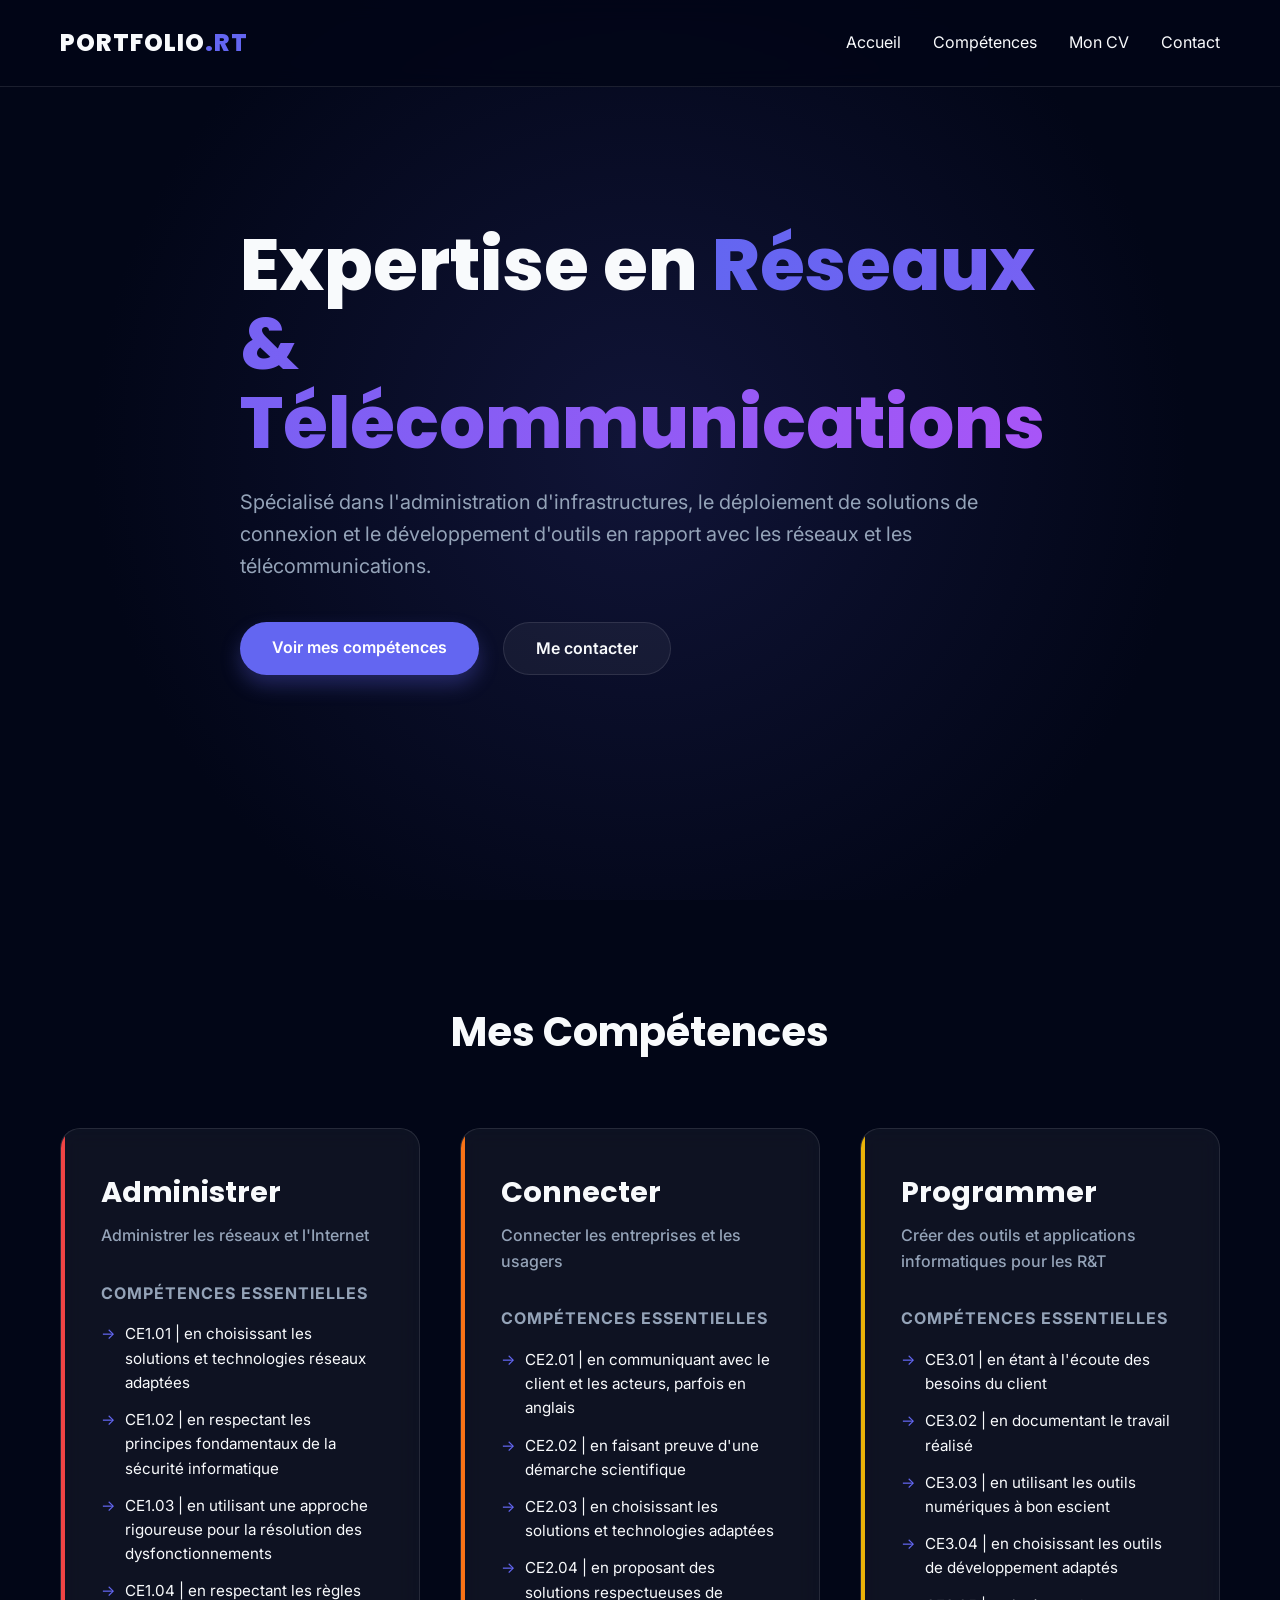
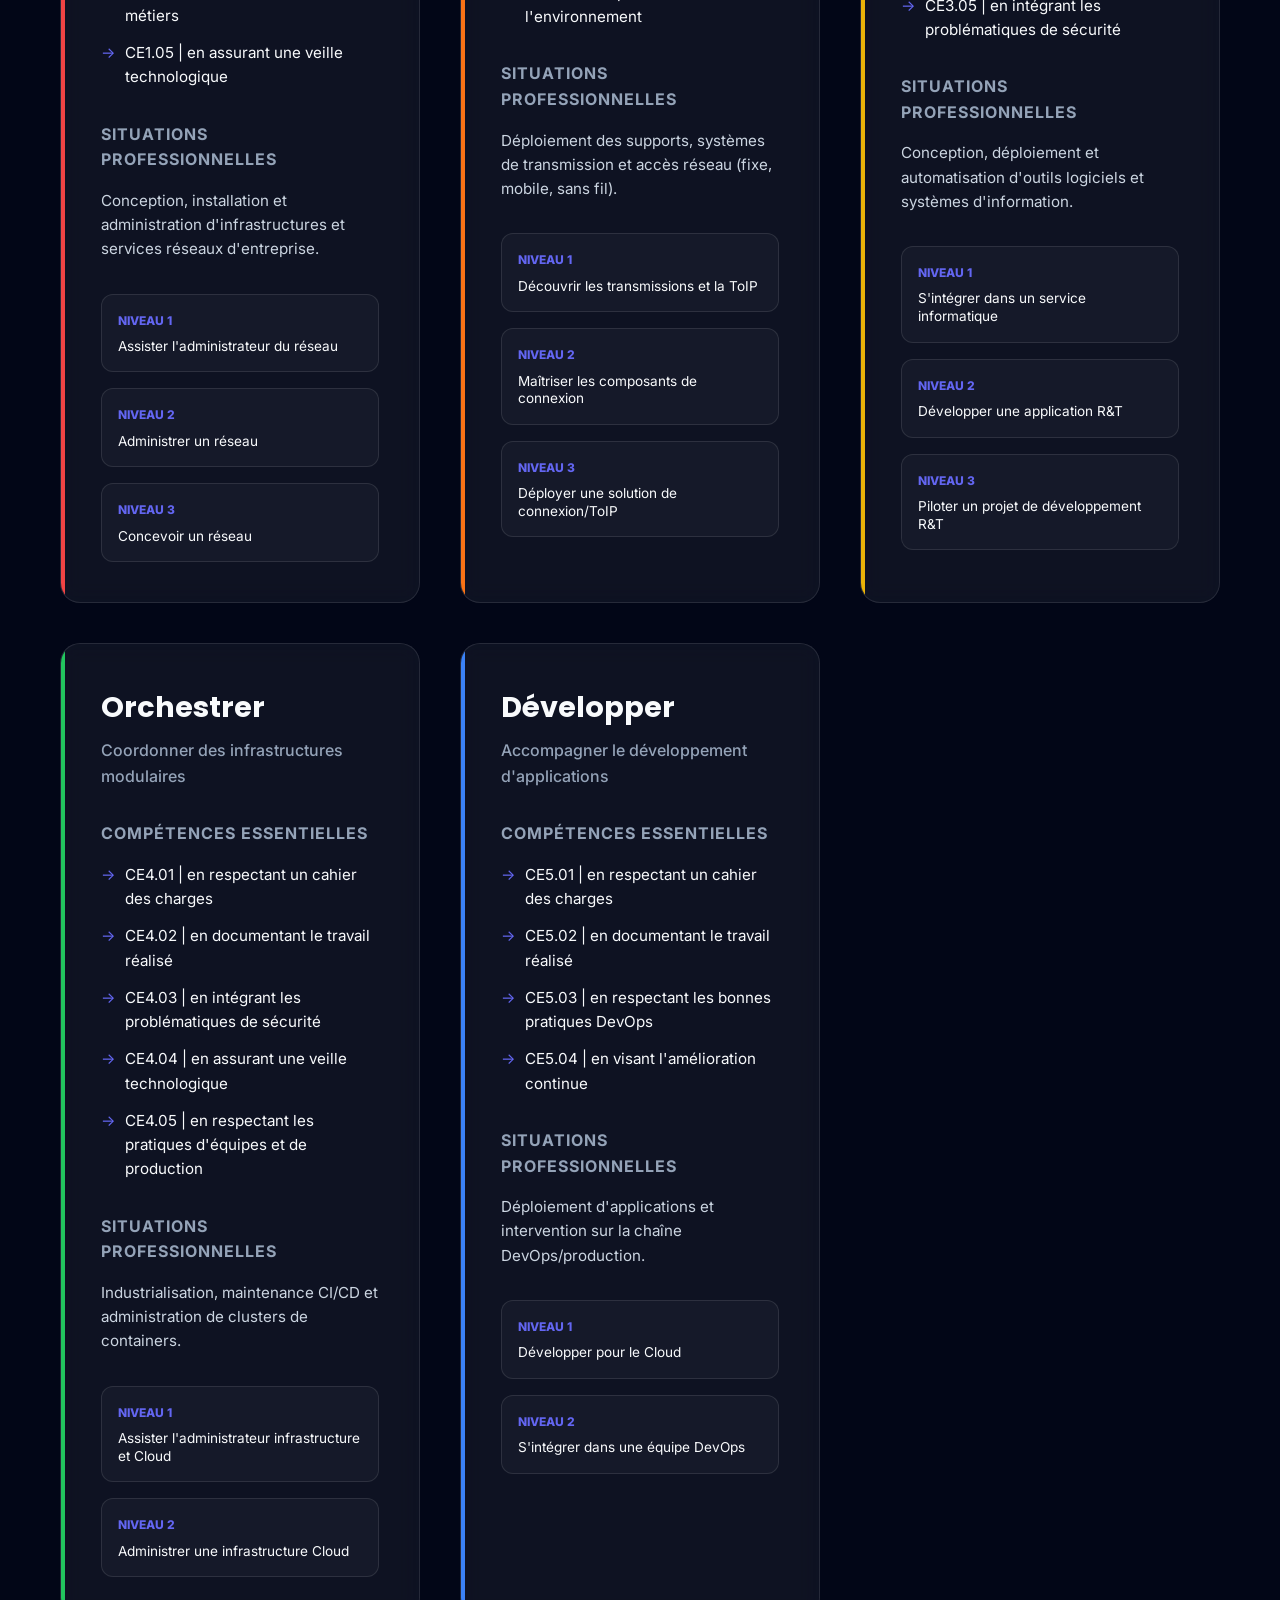
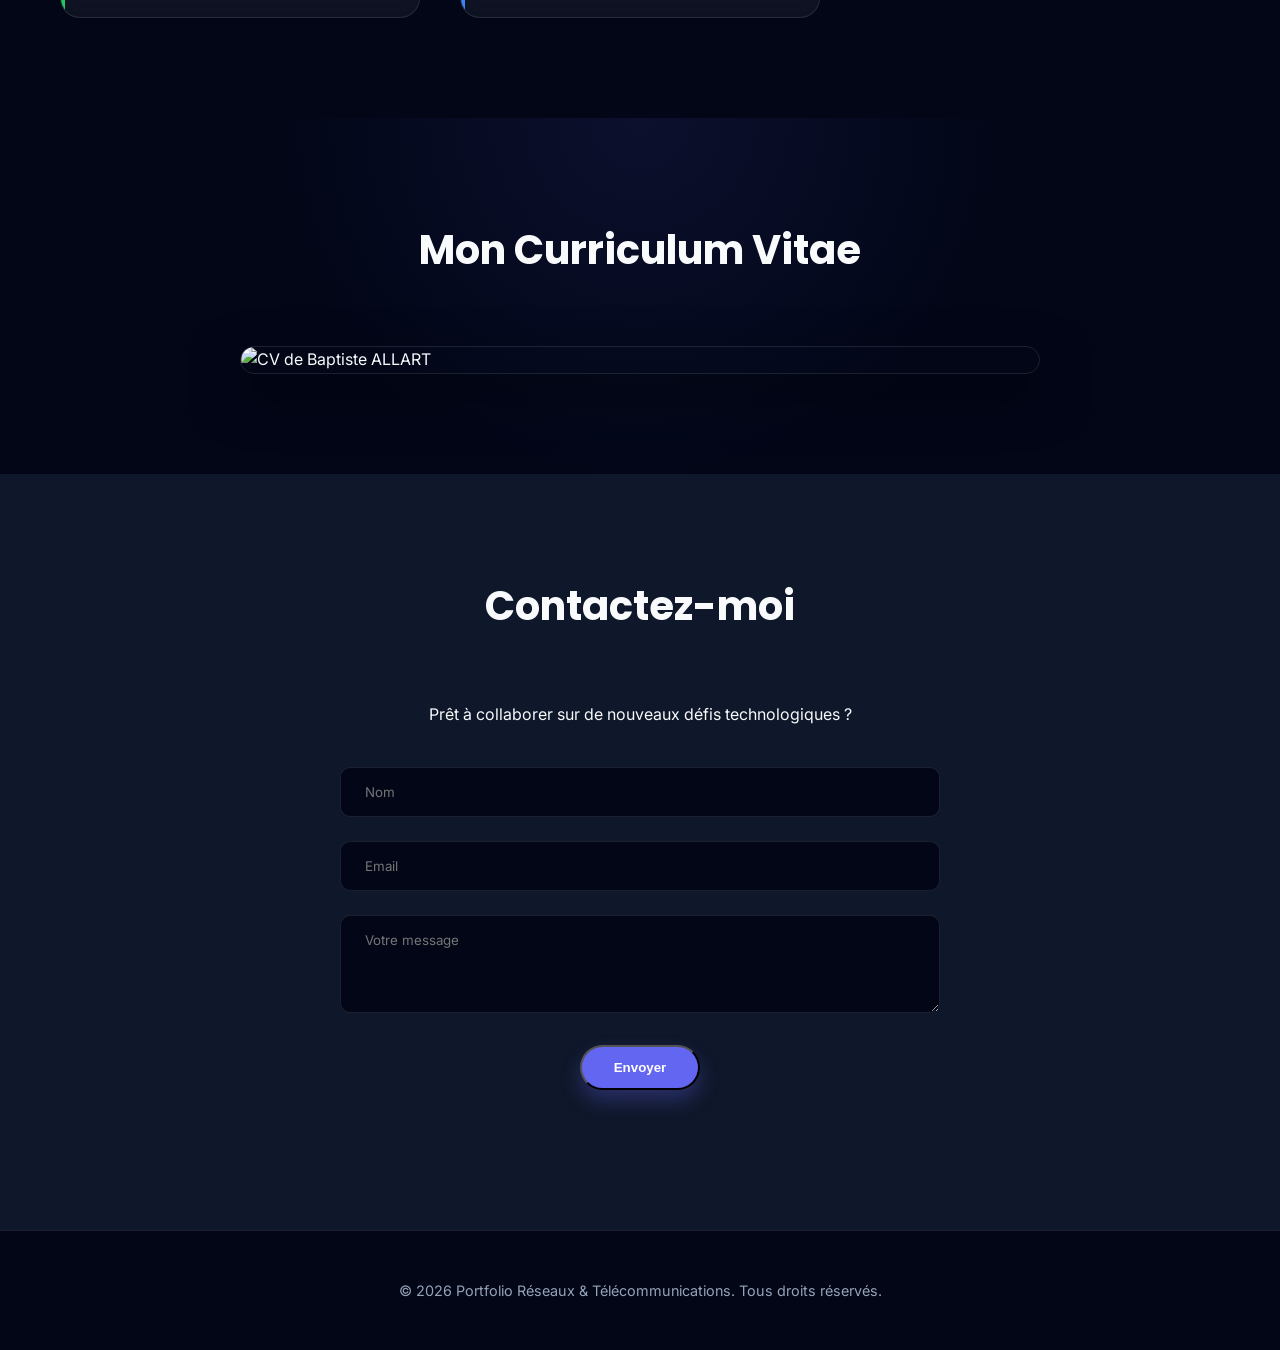
==== index.html @ a43bfb7e "Add files via upload" ====
<!DOCTYPE html>
<html lang="fr">

<head>
    <meta charset="UTF-8">
    <meta name="viewport" content="width=device-width, initial-scale=1.0">
    <title>Portfolio R&T | Compétences & Projets</title>
    <link rel="stylesheet" href="style.css">
    <link rel="preconnect" href="https://fonts.googleapis.com">
    <link rel="preconnect" href="https://fonts.gstatic.com" crossorigin>
    <link
        href="https://fonts.googleapis.com/css2?family=Inter:wght@300;400;600;800&family=Poppins:wght@400;600;700&display=swap"
        rel="stylesheet">
    <meta name="description"
        content="Portfolio professionnel mettant en avant mes compétences en Réseaux et Télécommunications : Administrer, Connecter, Programmer, Orchestrer, Développer.">
</head>

<body class="dark-theme">
    <nav id="main-nav">
        <div class="container">
            <a href="#" class="logo">PORTFOLIO<span>.RT</span></a>
            <ul class="nav-links">
                <li><a href="#hero">Accueil</a></li>
                <li><a href="#competences">Compétences</a></li>
                <li><a href="#cv">Mon CV</a></li>
                <li><a href="#contact">Contact</a></li>
            </ul>
        </div>
    </nav>

    <header id="hero">
        <div class="container">
            <div class="hero-content">
                <h1>Expertise en <span>Réseaux & Télécommunications</span></h1>
                <p>Spécialisé dans l'administration d'infrastructures, le déploiement de solutions de connexion et le
                    développement d'outils en rapport avec les réseaux et les télécommunications.</p>
                <div class="hero-btns">
                    <a href="#competences" class="btn btn-primary">Voir mes compétences</a>
                    <a href="#contact" class="btn btn-secondary">Me contacter</a>
                </div>
            </div>
        </div>
    </header>

    <main>
        <section id="competences">
            <div class="container">
                <h2 class="section-title">Mes Compétences</h2>

                <div class="skills-grid">
                    <!-- Administrer -->
                    <div class="skill-card color-red" id="skill-administrer">
                        <div class="skill-header">
                            <h3>Administrer</h3>
                            <p class="subtitle">Administrer les réseaux et l'Internet</p>
                        </div>
                        <div class="skill-content">
                            <div class="essential-comp">
                                <h4>Compétences Essentielles</h4>
                                <ul>
                                    <li>CE1.01 | en choisissant les solutions et technologies réseaux adaptées</li>
                                    <li>CE1.02 | en respectant les principes fondamentaux de la sécurité informatique
                                    </li>
                                    <li>CE1.03 | en utilisant une approche rigoureuse pour la résolution des
                                        dysfonctionnements</li>
                                    <li>CE1.04 | en respectant les règles métiers</li>
                                    <li>CE1.05 | en assurant une veille technologique</li>
                                </ul>
                            </div>
                            <div class="prof-situations">
                                <h4>Situations Professionnelles</h4>
                                <p>Conception, installation et administration d'infrastructures et services réseaux
                                    d'entreprise.</p>
                            </div>
                            <div class="skill-levels">
                                <div class="level-box">
                                    <span class="lvl-label">Niveau 1</span>
                                    <p>Assister l'administrateur du réseau</p>
                                </div>
                                <div class="level-box">
                                    <span class="lvl-label">Niveau 2</span>
                                    <p>Administrer un réseau</p>
                                </div>
                                <div class="level-box">
                                    <span class="lvl-label">Niveau 3</span>
                                    <p>Concevoir un réseau</p>
                                </div>
                            </div>
                        </div>
                    </div>

                    <!-- Connecter -->
                    <div class="skill-card color-orange" id="skill-connecter">
                        <div class="skill-header">
                            <h3>Connecter</h3>
                            <p class="subtitle">Connecter les entreprises et les usagers</p>
                        </div>
                        <div class="skill-content">
                            <div class="essential-comp">
                                <h4>Compétences Essentielles</h4>
                                <ul>
                                    <li>CE2.01 | en communiquant avec le client et les acteurs, parfois en anglais</li>
                                    <li>CE2.02 | en faisant preuve d'une démarche scientifique</li>
                                    <li>CE2.03 | en choisissant les solutions et technologies adaptées</li>
                                    <li>CE2.04 | en proposant des solutions respectueuses de l'environnement</li>
                                </ul>
                            </div>
                            <div class="prof-situations">
                                <h4>Situations Professionnelles</h4>
                                <p>Déploiement des supports, systèmes de transmission et accès réseau (fixe, mobile,
                                    sans fil).</p>
                            </div>
                            <div class="skill-levels">
                                <div class="level-box">
                                    <span class="lvl-label">Niveau 1</span>
                                    <p>Découvrir les transmissions et la ToIP</p>
                                </div>
                                <div class="level-box">
                                    <span class="lvl-label">Niveau 2</span>
                                    <p>Maîtriser les composants de connexion</p>
                                </div>
                                <div class="level-box">
                                    <span class="lvl-label">Niveau 3</span>
                                    <p>Déployer une solution de connexion/ToIP</p>
                                </div>
                            </div>
                        </div>
                    </div>

                    <!-- Programmer -->
                    <div class="skill-card color-yellow" id="skill-programmer">
                        <div class="skill-header">
                            <h3>Programmer</h3>
                            <p class="subtitle">Créer des outils et applications informatiques pour les R&T</p>
                        </div>
                        <div class="skill-content">
                            <div class="essential-comp">
                                <h4>Compétences Essentielles</h4>
                                <ul>
                                    <li>CE3.01 | en étant à l'écoute des besoins du client</li>
                                    <li>CE3.02 | en documentant le travail réalisé</li>
                                    <li>CE3.03 | en utilisant les outils numériques à bon escient</li>
                                    <li>CE3.04 | en choisissant les outils de développement adaptés</li>
                                    <li>CE3.05 | en intégrant les problématiques de sécurité</li>
                                </ul>
                            </div>
                            <div class="prof-situations">
                                <h4>Situations Professionnelles</h4>
                                <p>Conception, déploiement et automatisation d'outils logiciels et systèmes
                                    d'information.</p>
                            </div>
                            <div class="skill-levels">
                                <div class="level-box">
                                    <span class="lvl-label">Niveau 1</span>
                                    <p>S'intégrer dans un service informatique</p>
                                </div>
                                <div class="level-box">
                                    <span class="lvl-label">Niveau 2</span>
                                    <p>Développer une application R&T</p>
                                </div>
                                <div class="level-box">
                                    <span class="lvl-label">Niveau 3</span>
                                    <p>Piloter un projet de développement R&T</p>
                                </div>
                            </div>
                        </div>
                    </div>

                    <!-- Orchestrer -->
                    <div class="skill-card color-green" id="skill-orchestrer">
                        <div class="skill-header">
                            <h3>Orchestrer</h3>
                            <p class="subtitle">Coordonner des infrastructures modulaires</p>
                        </div>
                        <div class="skill-content">
                            <div class="essential-comp">
                                <h4>Compétences Essentielles</h4>
                                <ul>
                                    <li>CE4.01 | en respectant un cahier des charges</li>
                                    <li>CE4.02 | en documentant le travail réalisé</li>
                                    <li>CE4.03 | en intégrant les problématiques de sécurité</li>
                                    <li>CE4.04 | en assurant une veille technologique</li>
                                    <li>CE4.05 | en respectant les pratiques d'équipes et de production</li>
                                </ul>
                            </div>
                            <div class="prof-situations">
                                <h4>Situations Professionnelles</h4>
                                <p>Industrialisation, maintenance CI/CD et administration de clusters de containers.</p>
                            </div>
                            <div class="skill-levels">
                                <div class="level-box">
                                    <span class="lvl-label">Niveau 1</span>
                                    <p>Assister l'administrateur infrastructure et Cloud</p>
                                </div>
                                <div class="level-box">
                                    <span class="lvl-label">Niveau 2</span>
                                    <p>Administrer une infrastructure Cloud</p>
                                </div>
                            </div>
                        </div>
                    </div>

                    <!-- Développer -->
                    <div class="skill-card color-blue" id="skill-developper">
                        <div class="skill-header">
                            <h3>Développer</h3>
                            <p class="subtitle">Accompagner le développement d'applications</p>
                        </div>
                        <div class="skill-content">
                            <div class="essential-comp">
                                <h4>Compétences Essentielles</h4>
                                <ul>
                                    <li>CE5.01 | en respectant un cahier des charges</li>
                                    <li>CE5.02 | en documentant le travail réalisé</li>
                                    <li>CE5.03 | en respectant les bonnes pratiques DevOps</li>
                                    <li>CE5.04 | en visant l'amélioration continue</li>
                                </ul>
                            </div>
                            <div class="prof-situations">
                                <h4>Situations Professionnelles</h4>
                                <p>Déploiement d'applications et intervention sur la chaîne DevOps/production.</p>
                            </div>
                            <div class="skill-levels">
                                <div class="level-box">
                                    <span class="lvl-label">Niveau 1</span>
                                    <p>Développer pour le Cloud</p>
                                </div>
                                <div class="level-box">
                                    <span class="lvl-label">Niveau 2</span>
                                    <p>S'intégrer dans une équipe DevOps</p>
                                </div>
                            </div>
                        </div>
                    </div>
                </div>
            </div>
        </section>

        <section id="cv">
            <div class="container">
                <h2 class="section-title">Mon Curriculum Vitae</h2>
                <div class="cv-container">
                    <div class="cv-display">
                        <img src="assets/images/cv_baptiste_allart.png" alt="CV de Baptiste ALLART" id="cv-image">
                    </div>
                </div>
            </div>
        </section>

        <section id="contact">
            <div class="container text-center">
                <h2 class="section-title">Contactez-moi</h2>
                <p>Prêt à collaborer sur de nouveaux défis technologiques ?</p>
                <form id="contact-form">
                    <div class="form-group">
                        <input type="text" placeholder="Nom" required>
                    </div>
                    <div class="form-group">
                        <input type="email" placeholder="Email" required>
                    </div>
                    <div class="form-group">
                        <textarea placeholder="Votre message" rows="4" required></textarea>
                    </div>
                    <button type="submit" class="btn btn-primary">Envoyer</button>
                </form>
            </div>
        </section>
    </main>

    <footer>
        <div class="container text-center">
            <p>&copy; 2026 Portfolio Réseaux & Télécommunications. Tous droits réservés.</p>
        </div>
    </footer>

    <script src="script.js"></script>
</body>

</html>
---- style.css ----
:root {
    --primary: #6366f1;
    --primary-hover: #4f46e5;
    --bg-dark: #0f172a;
    --bg-darker: #020617;
    --text-main: #f8fafc;
    --text-muted: #94a3b8;
    --glass-bg: rgba(255, 255, 255, 0.05);
    --glass-border: rgba(255, 255, 255, 0.1);
    --card-shadow: 0 8px 32px 0 rgba(0, 0, 0, 0.37);

    /* Skill Colors */
    --color-red: #ef4444;
    --color-orange: #f97316;
    --color-yellow: #eab308;
    --color-green: #22c55e;
    --color-blue: #3b82f6;

    --font-heading: 'Poppins', sans-serif;
    --font-body: 'Inter', sans-serif;
}

* {
    margin: 0;
    padding: 0;
    box-sizing: border-box;
}

html {
    scroll-behavior: smooth;
}

body {
    background-color: var(--bg-darker);
    color: var(--text-main);
    font-family: var(--font-body);
    line-height: 1.6;
    overflow-x: hidden;
}

.container {
    max-width: 1200px;
    margin: 0 auto;
    padding: 0 20px;
}

a {
    text-decoration: none;
    color: inherit;
    transition: 0.3s;
}

ul {
    list-style: none;
}

/* Navigation */
#main-nav {
    position: fixed;
    top: 0;
    width: 100%;
    z-index: 1000;
    padding: 1.5rem 0;
    background: rgba(2, 6, 23, 0.8);
    backdrop-filter: blur(10px);
    border-bottom: 1px solid var(--glass-border);
}

#main-nav .container {
    display: flex;
    justify-content: space-between;
    align-items: center;
}

.logo {
    font-size: 1.5rem;
    font-weight: 800;
    font-family: var(--font-heading);
    letter-spacing: 1px;
}

.logo span {
    color: var(--primary);
}

.nav-links {
    display: flex;
    gap: 2rem;
}

.nav-links a:hover {
    color: var(--primary);
}

/* Hero Section */
#hero {
    height: 100vh;
    display: flex;
    align-items: center;
    background: radial-gradient(circle at 50% 50%, rgba(99, 102, 241, 0.15) 0%, rgba(2, 6, 23, 1) 70%);
}

.hero-content {
    max-width: 800px;
}

h1 {
    font-size: clamp(2.5rem, 8vw, 4.5rem);
    font-weight: 800;
    line-height: 1.1;
    margin-bottom: 1.5rem;
    font-family: var(--font-heading);
}

h1 span {
    background: linear-gradient(to right, var(--primary), #a855f7);
    -webkit-background-clip: text;
    background-clip: text;
    -webkit-text-fill-color: transparent;
}

.hero-content p {
    font-size: 1.25rem;
    color: var(--text-muted);
    margin-bottom: 2.5rem;
}

.hero-btns {
    display: flex;
    gap: 1.5rem;
}

.btn {
    padding: 0.8rem 2rem;
    border-radius: 50px;
    font-weight: 600;
    display: inline-block;
}

.btn-primary {
    background-color: var(--primary);
    color: white;
    box-shadow: 0 10px 20px rgba(99, 102, 241, 0.3);
}

.btn-primary:hover {
    background-color: var(--primary-hover);
    transform: translateY(-2px);
}

.btn-secondary {
    border: 1px solid var(--glass-border);
    background: var(--glass-bg);
}

.btn-secondary:hover {
    background: rgba(255, 255, 255, 0.1);
}

/* Competences Section */
#competences {
    padding: 100px 0;
}

.section-title {
    font-size: 2.5rem;
    text-align: center;
    margin-bottom: 4rem;
    font-family: var(--font-heading);
}

.skills-grid {
    display: grid;
    grid-template-columns: repeat(auto-fit, minmax(350px, 1fr));
    gap: 2.5rem;
}

.skill-card {
    background: var(--glass-bg);
    border: 1px solid var(--glass-border);
    border-radius: 20px;
    padding: 2.5rem;
    position: relative;
    overflow: hidden;
    backdrop-filter: blur(10px);
    transition: transform 0.4s ease, border-color 0.4s ease;
    display: flex;
    flex-direction: column;
}

.skill-card:hover {
    transform: translateY(-10px);
}

.skill-card::before {
    content: '';
    position: absolute;
    top: 0;
    left: 0;
    width: 4px;
    height: 100%;
}

.color-red::before {
    background: var(--color-red);
}

.color-orange::before {
    background: var(--color-orange);
}

.color-yellow::before {
    background: var(--color-yellow);
}

.color-green::before {
    background: var(--color-green);
}

.color-blue::before {
    background: var(--color-blue);
}

.skill-card:hover.color-red {
    border-color: var(--color-red);
}

.skill-card:hover.color-orange {
    border-color: var(--color-orange);
}

.skill-card:hover.color-yellow {
    border-color: var(--color-yellow);
}

.skill-card:hover.color-green {
    border-color: var(--color-green);
}

.skill-card:hover.color-blue {
    border-color: var(--color-blue);
}

.skill-header h3 {
    font-size: 1.8rem;
    margin-bottom: 0.5rem;
    font-family: var(--font-heading);
}

.subtitle {
    color: var(--text-muted);
    font-weight: 500;
    margin-bottom: 2rem;
}

.essential-comp {
    margin-bottom: 2rem;
}

.essential-comp h4,
.prof-situations h4 {
    font-size: 1rem;
    text-transform: uppercase;
    letter-spacing: 1px;
    color: var(--text-muted);
    margin-bottom: 1rem;
}

.essential-comp ul {
    font-size: 0.95rem;
}

.essential-comp li {
    margin-bottom: 0.8rem;
    padding-left: 1.5rem;
    position: relative;
}

.essential-comp li::before {
    content: '→';
    position: absolute;
    left: 0;
    color: var(--primary);
}

.prof-situations p {
    font-size: 0.95rem;
    color: #cbd5e1;
    margin-bottom: 2rem;
}

.skill-levels {
    display: flex;
    flex-wrap: wrap;
    gap: 1rem;
    margin-top: auto;
}

.level-box {
    background: rgba(255, 255, 255, 0.03);
    border: 1px solid var(--glass-border);
    padding: 1rem;
    border-radius: 12px;
    flex: 1;
    min-width: 140px;
}

.lvl-label {
    display: block;
    font-size: 0.75rem;
    font-weight: 800;
    text-transform: uppercase;
    margin-bottom: 0.5rem;
    color: var(--primary);
}

.level-box p {
    font-size: 0.85rem;
    line-height: 1.3;
}

/* CV Section */
#cv {
    padding: 100px 0;
    background: radial-gradient(circle at 50% 0%, rgba(99, 102, 241, 0.1) 0%, rgba(2, 6, 23, 1) 50%);
}

.cv-container {
    display: flex;
    justify-content: center;
    align-items: center;
    margin-top: 2rem;
}

.cv-display {
    position: relative;
    max-width: 800px;
    width: 100%;
    border-radius: 20px;
    overflow: hidden;
    border: 1px solid var(--glass-border);
    box-shadow: 0 20px 50px rgba(0, 0, 0, 0.5);
    transition: transform 0.4s ease;
}

.cv-display:hover {
    transform: scale(1.02);
}

.cv-display img {
    width: 100%;
    height: auto;
    display: block;
}

/* Contact Section */
#contact {
    padding: 100px 0;
    background-color: var(--bg-dark);
}

#contact-form {
    max-width: 600px;
    margin: 40px auto;
}

.form-group {
    margin-bottom: 1.5rem;
}

input,
textarea {
    width: 100%;
    padding: 1rem 1.5rem;
    background: var(--bg-darker);
    border: 1px solid var(--glass-border);
    border-radius: 10px;
    color: white;
    font-family: inherit;
    transition: border-color 0.3s;
}

input:focus,
textarea:focus {
    border-color: var(--primary);
    outline: none;
}

.text-center {
    text-align: center;
}

footer {
    padding: 3rem 0;
    border-top: 1px solid var(--glass-border);
}

footer p {
    color: var(--text-muted);
    font-size: 0.9rem;
}

@media (max-width: 768px) {
    .nav-links {
        display: none;
    }

    .hero-btns {
        flex-direction: column;
    }

    h1 {
        font-size: 3rem;
    }

    .skills-grid {
        grid-template-columns: 1fr;
    }
}
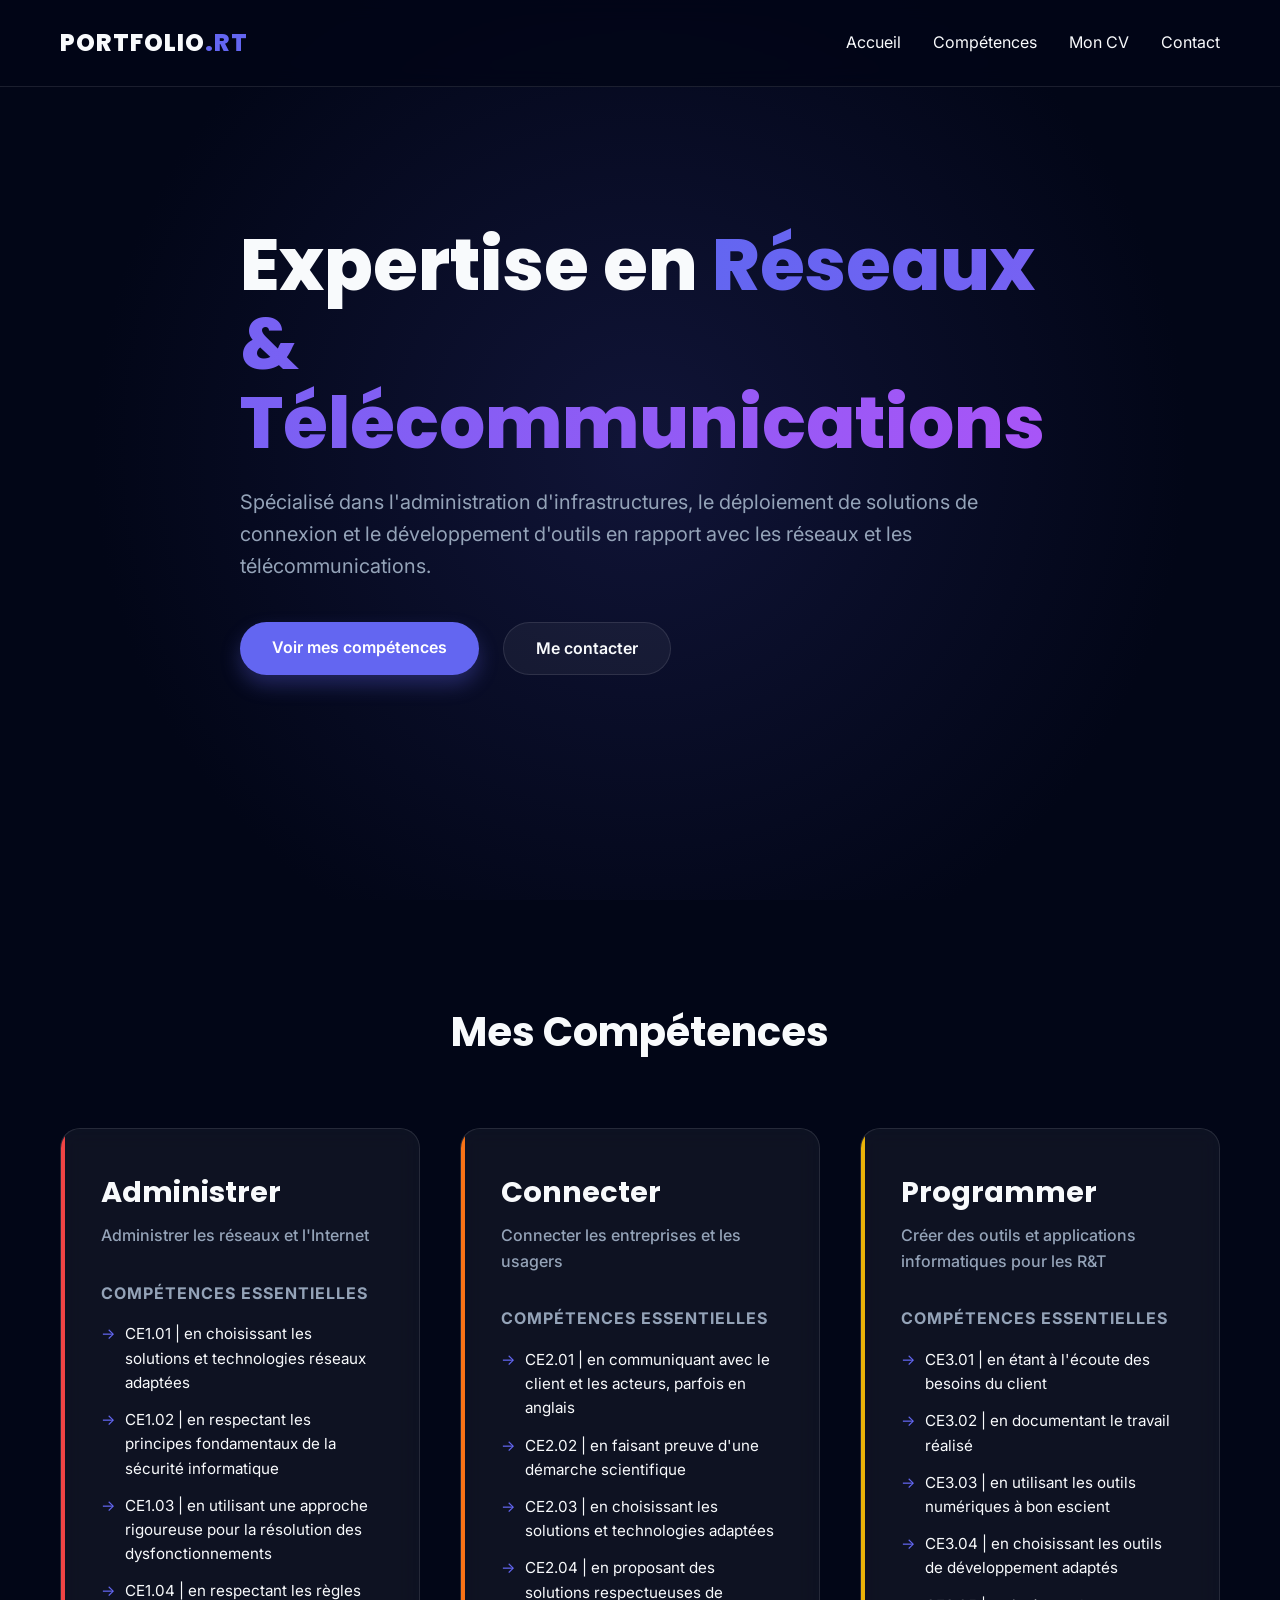
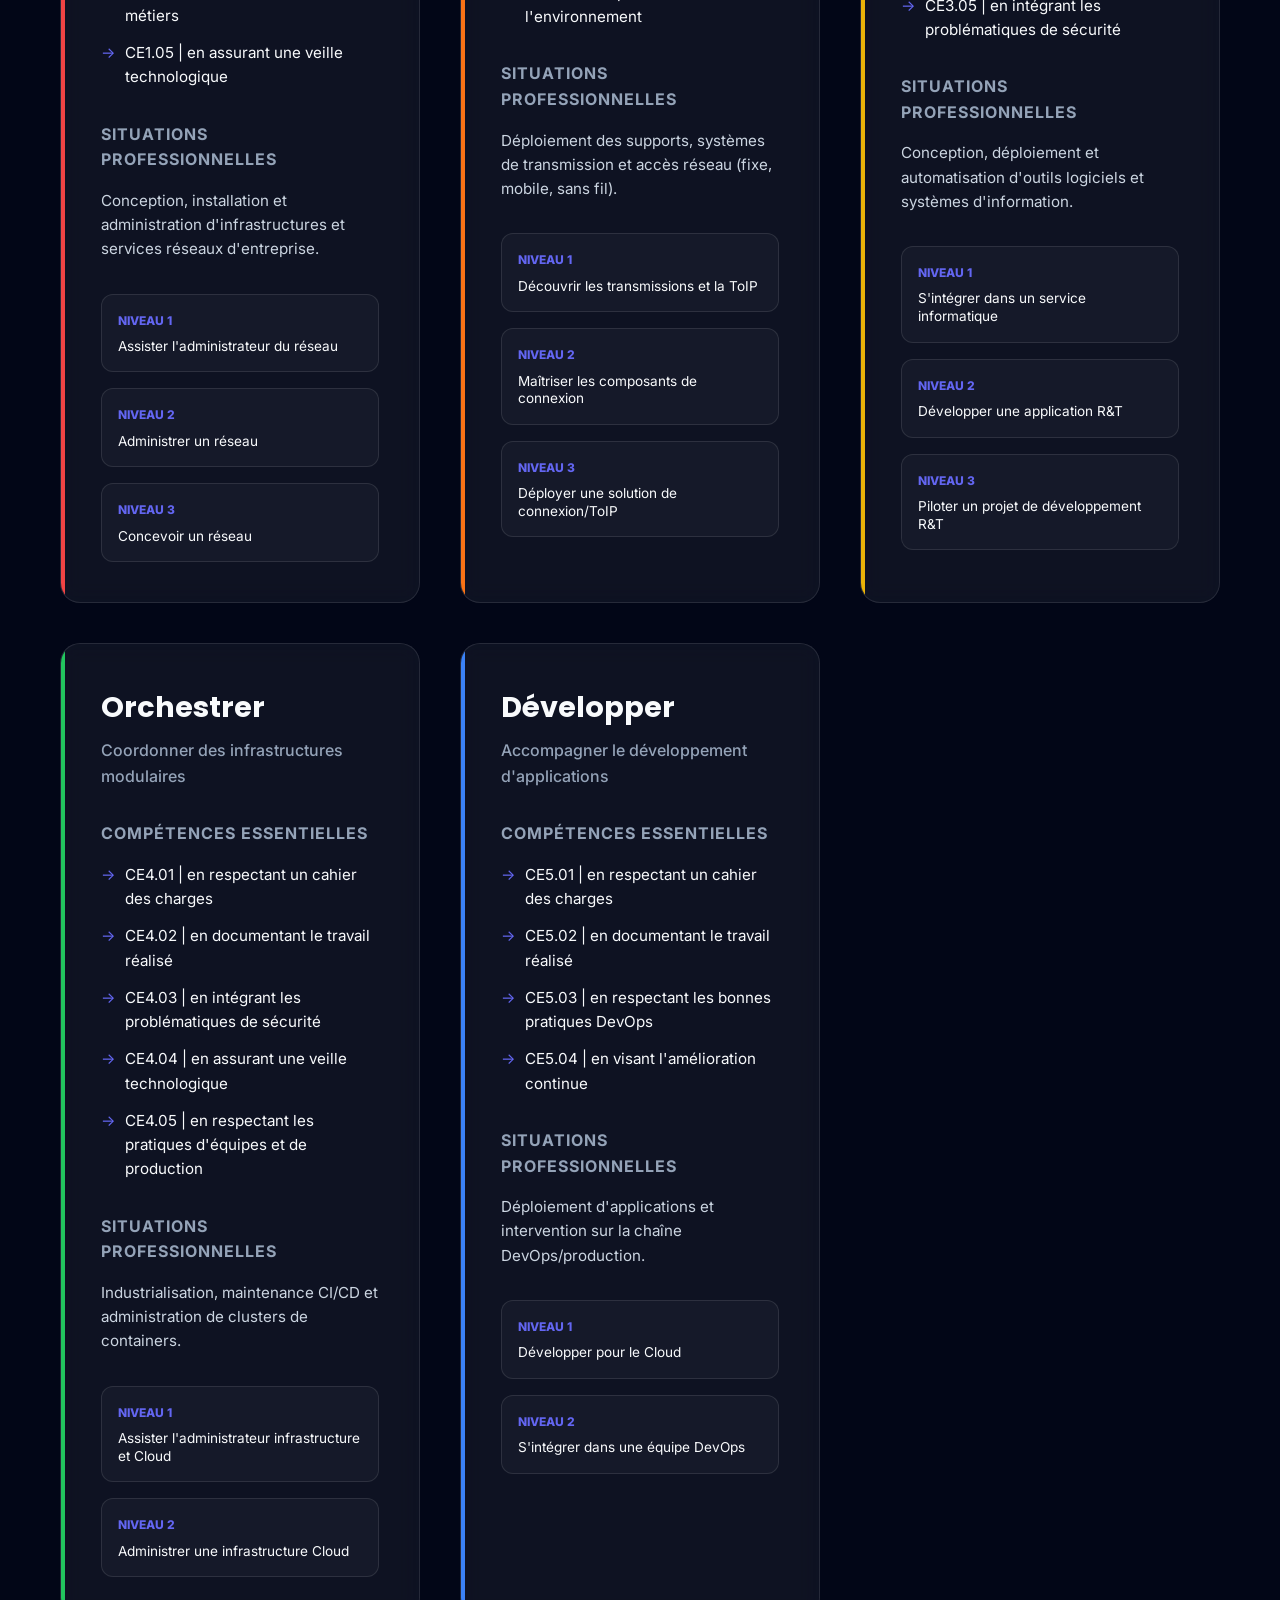
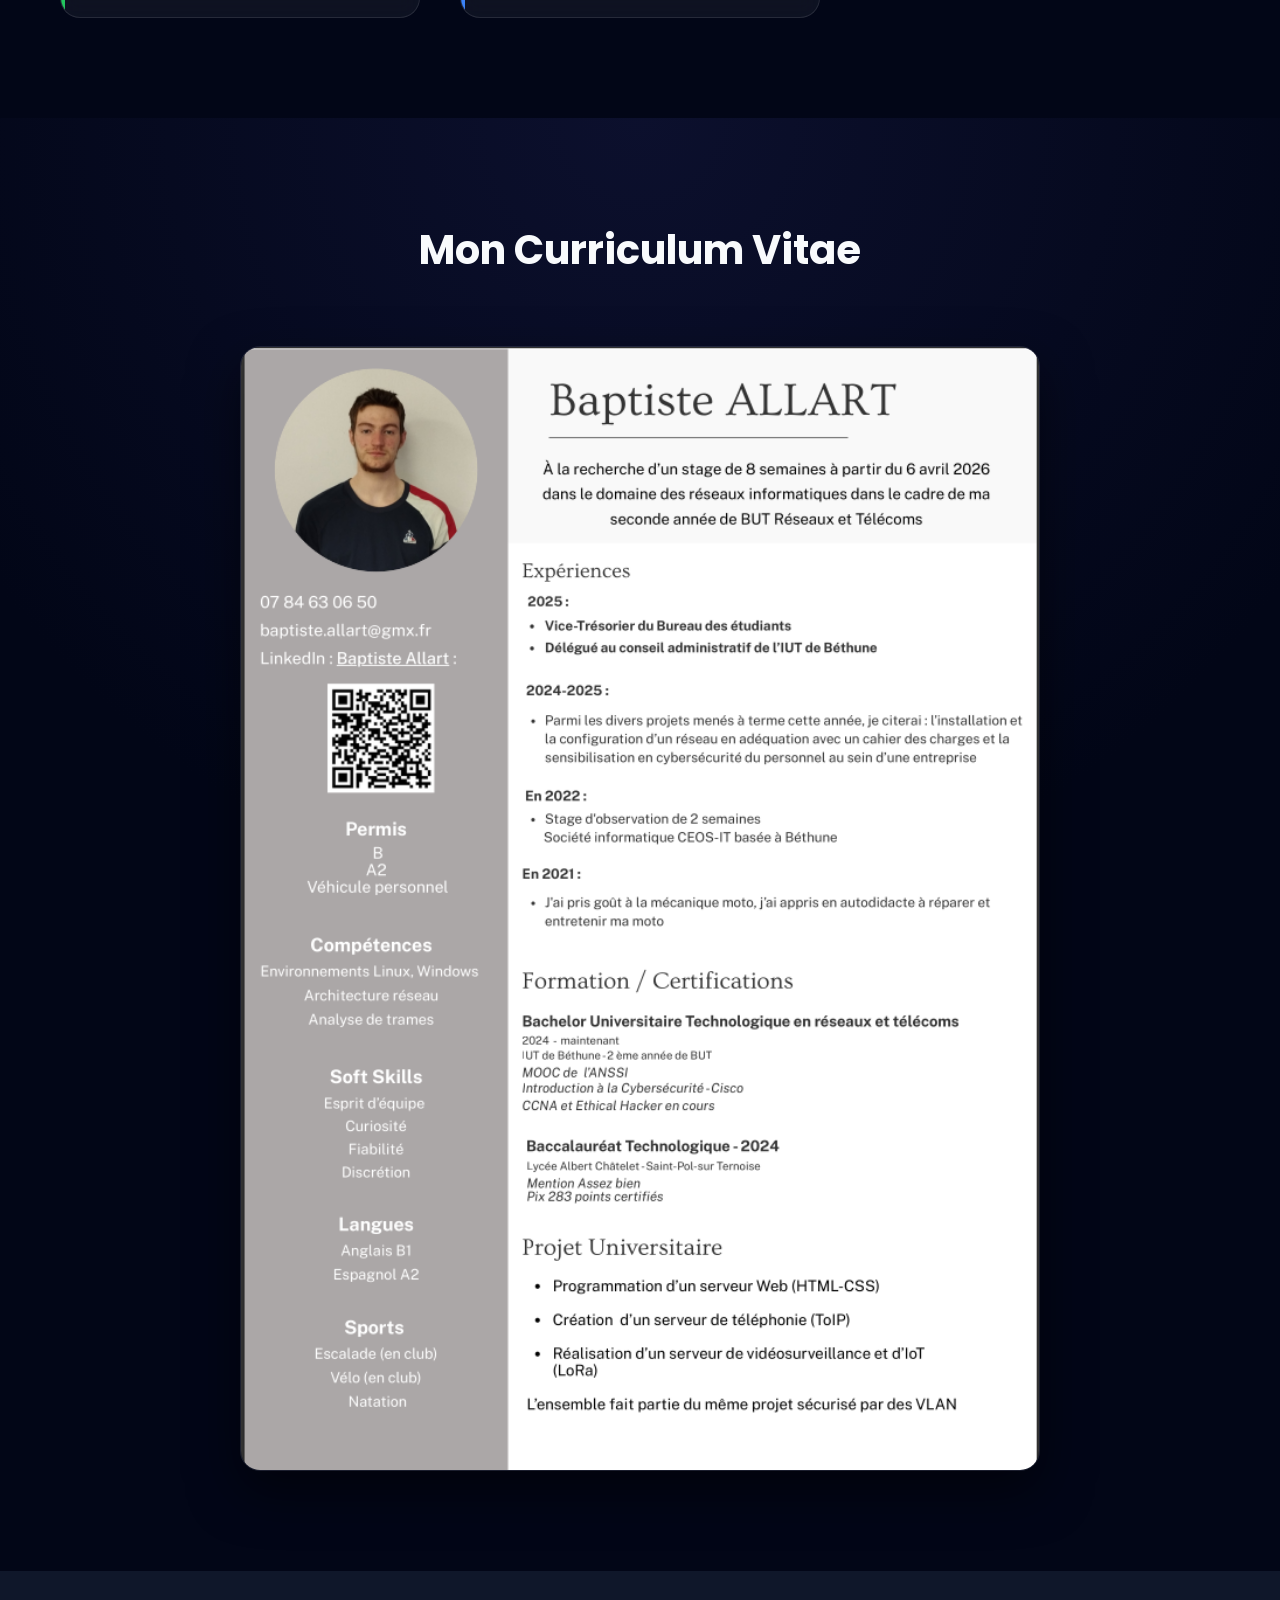
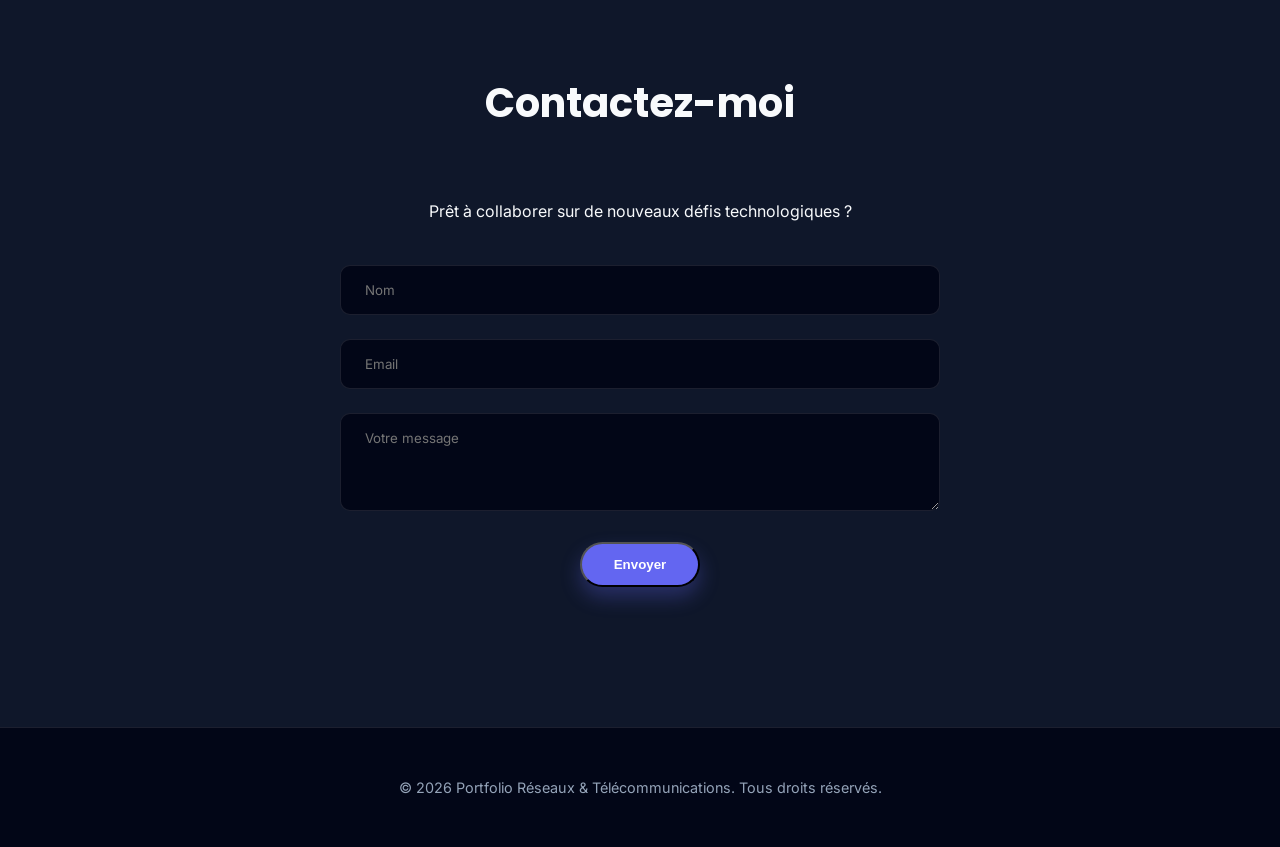
==== commit 6db3ae97: "Update CV image source path in index.html" ====
--- a/index.html
+++ b/index.html
@@ -241,7 +241,7 @@
                 <h2 class="section-title">Mon Curriculum Vitae</h2>
                 <div class="cv-container">
                     <div class="cv-display">
-                        <img src="assets/images/cv_baptiste_allart.png" alt="CV de Baptiste ALLART" id="cv-image">
+                        <img src="./cv_baptiste_allart.png" alt="CV de Baptiste ALLART" id="cv-image">
                     </div>
                 </div>
             </div>
@@ -276,4 +276,4 @@
     <script src="script.js"></script>
 </body>
 
-</html>+</html>
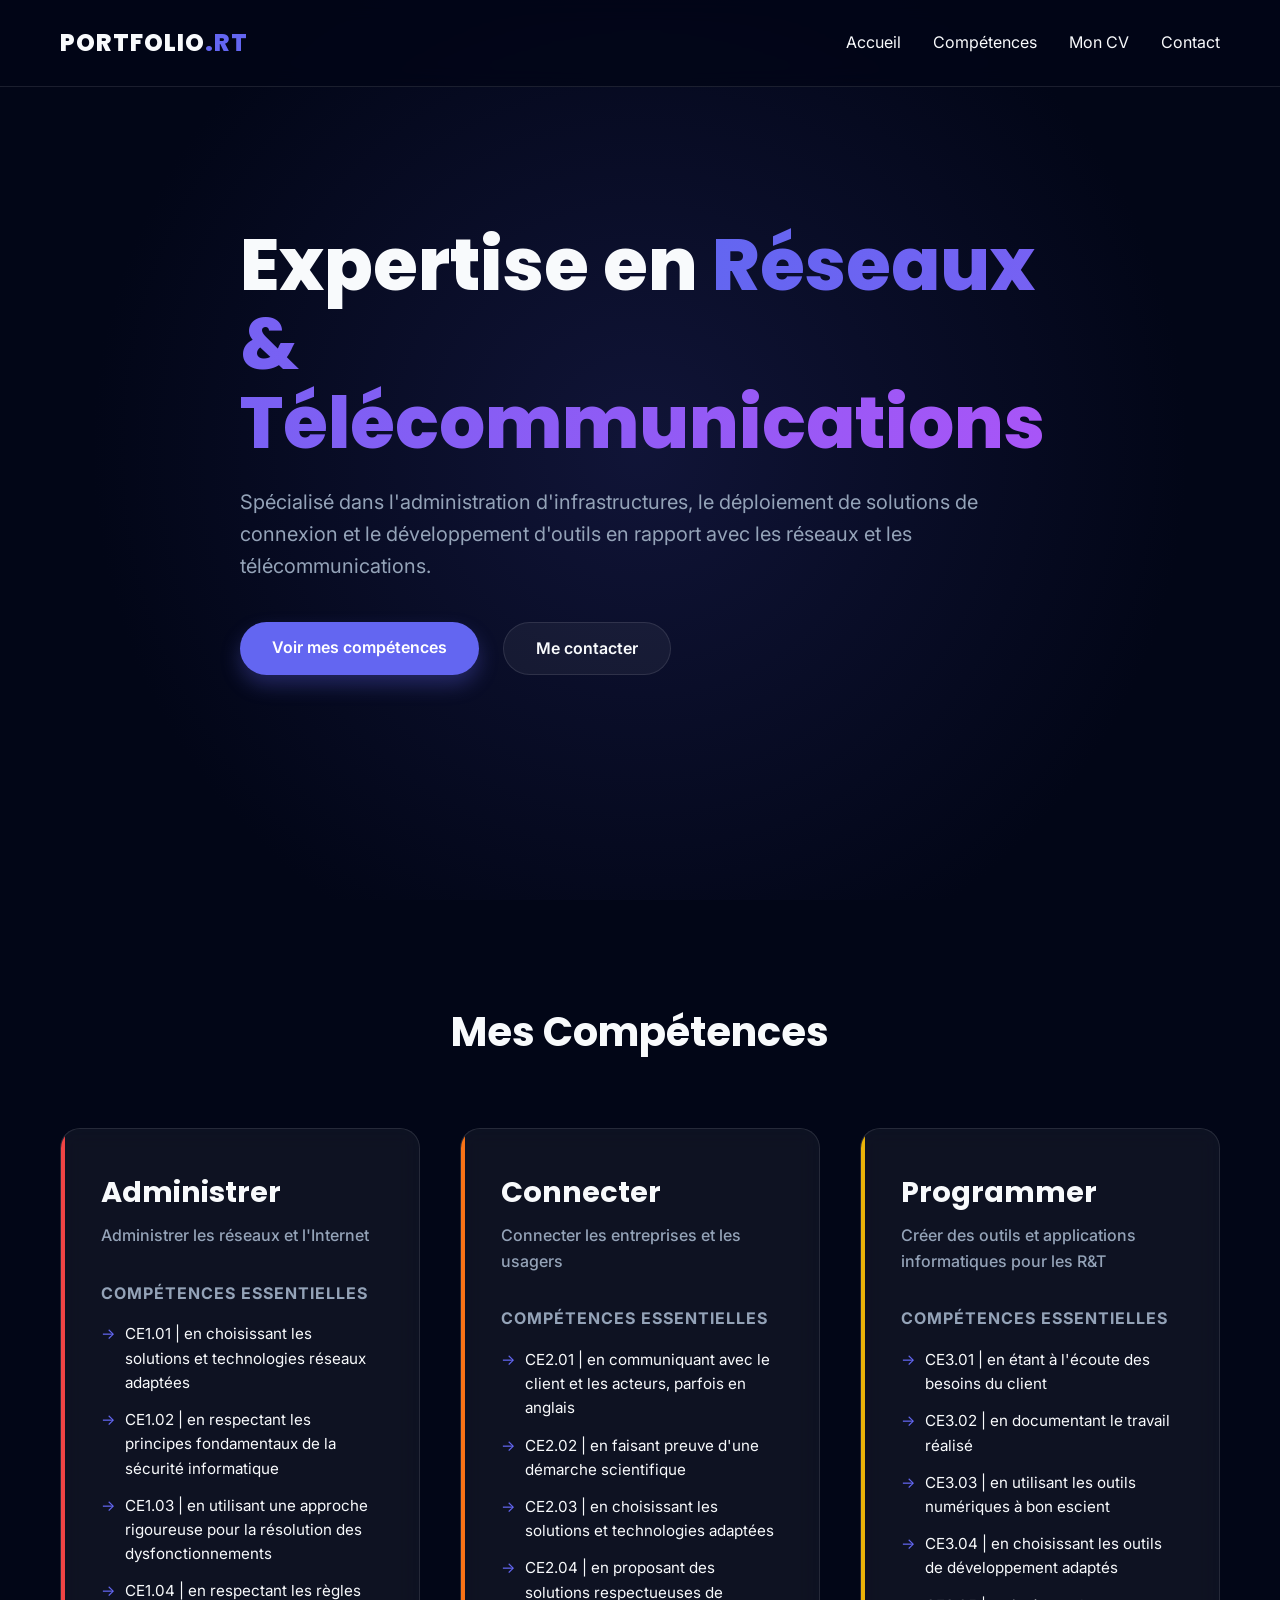
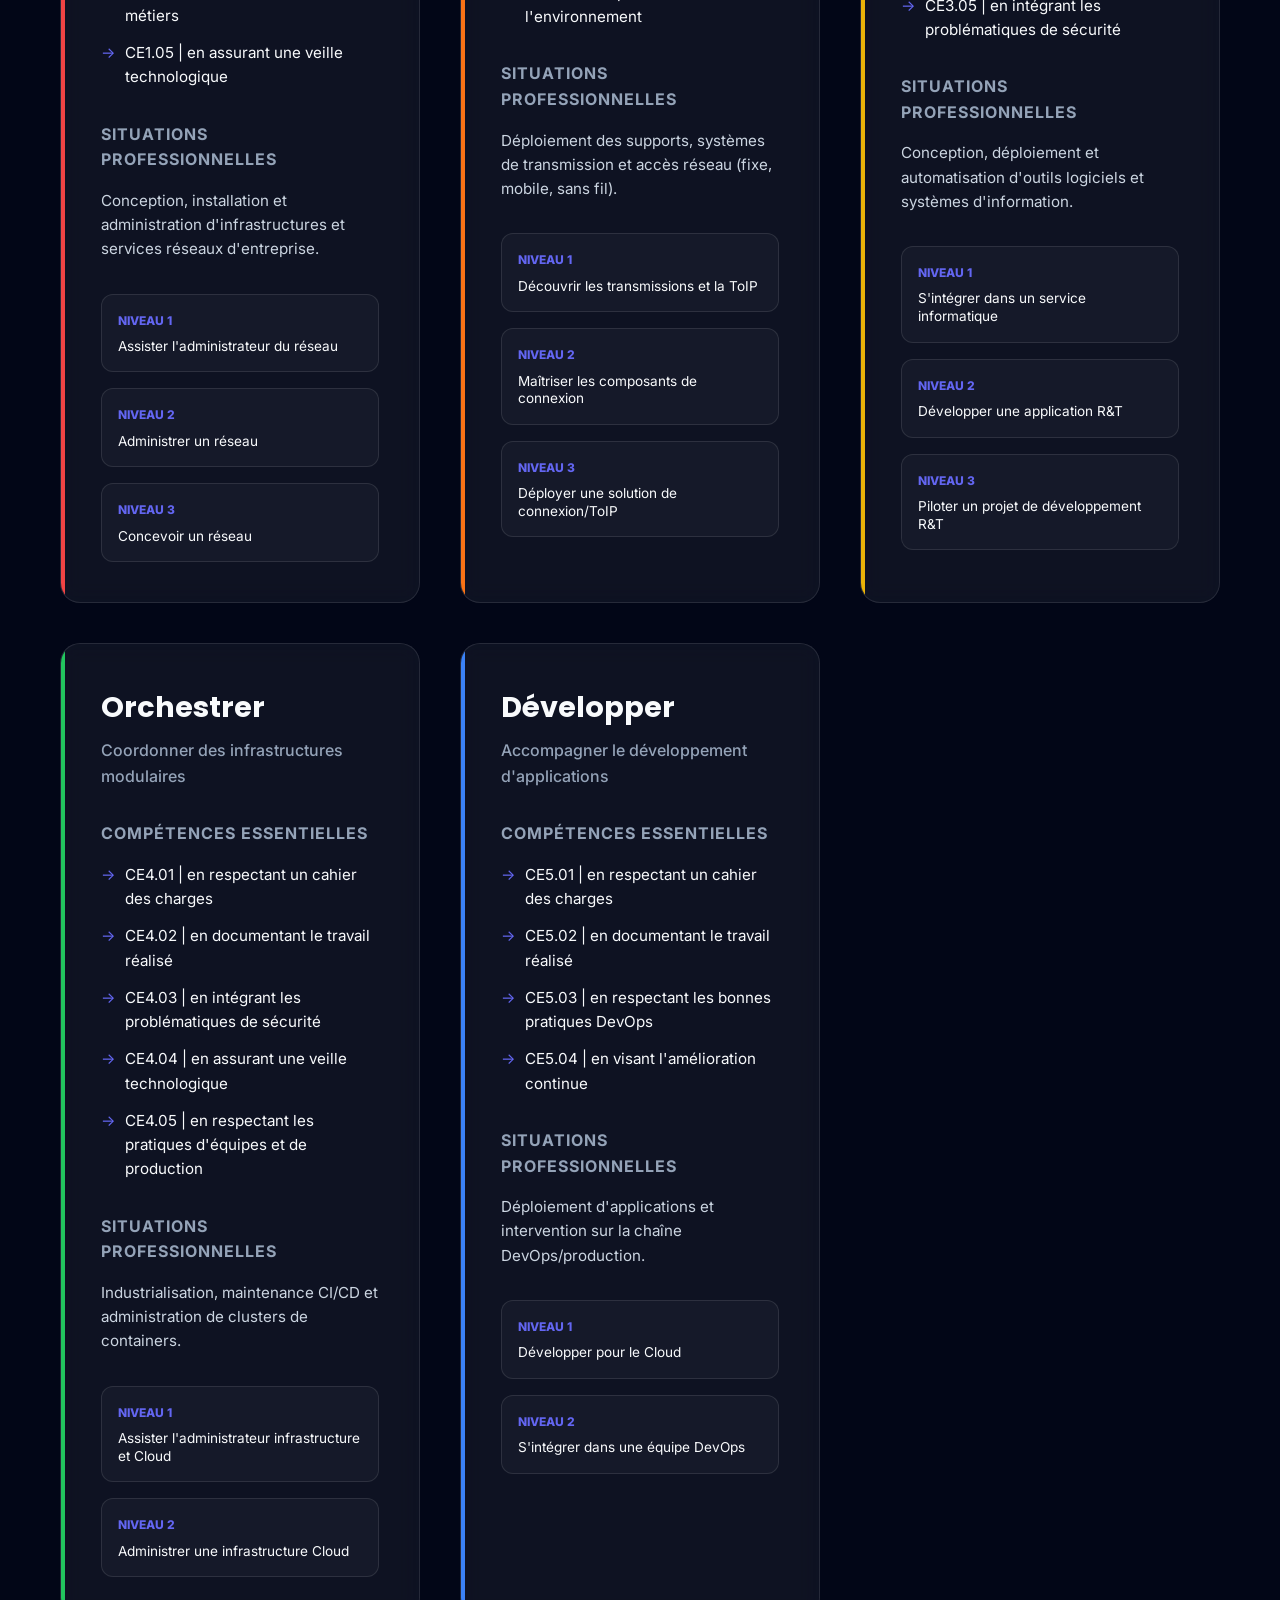
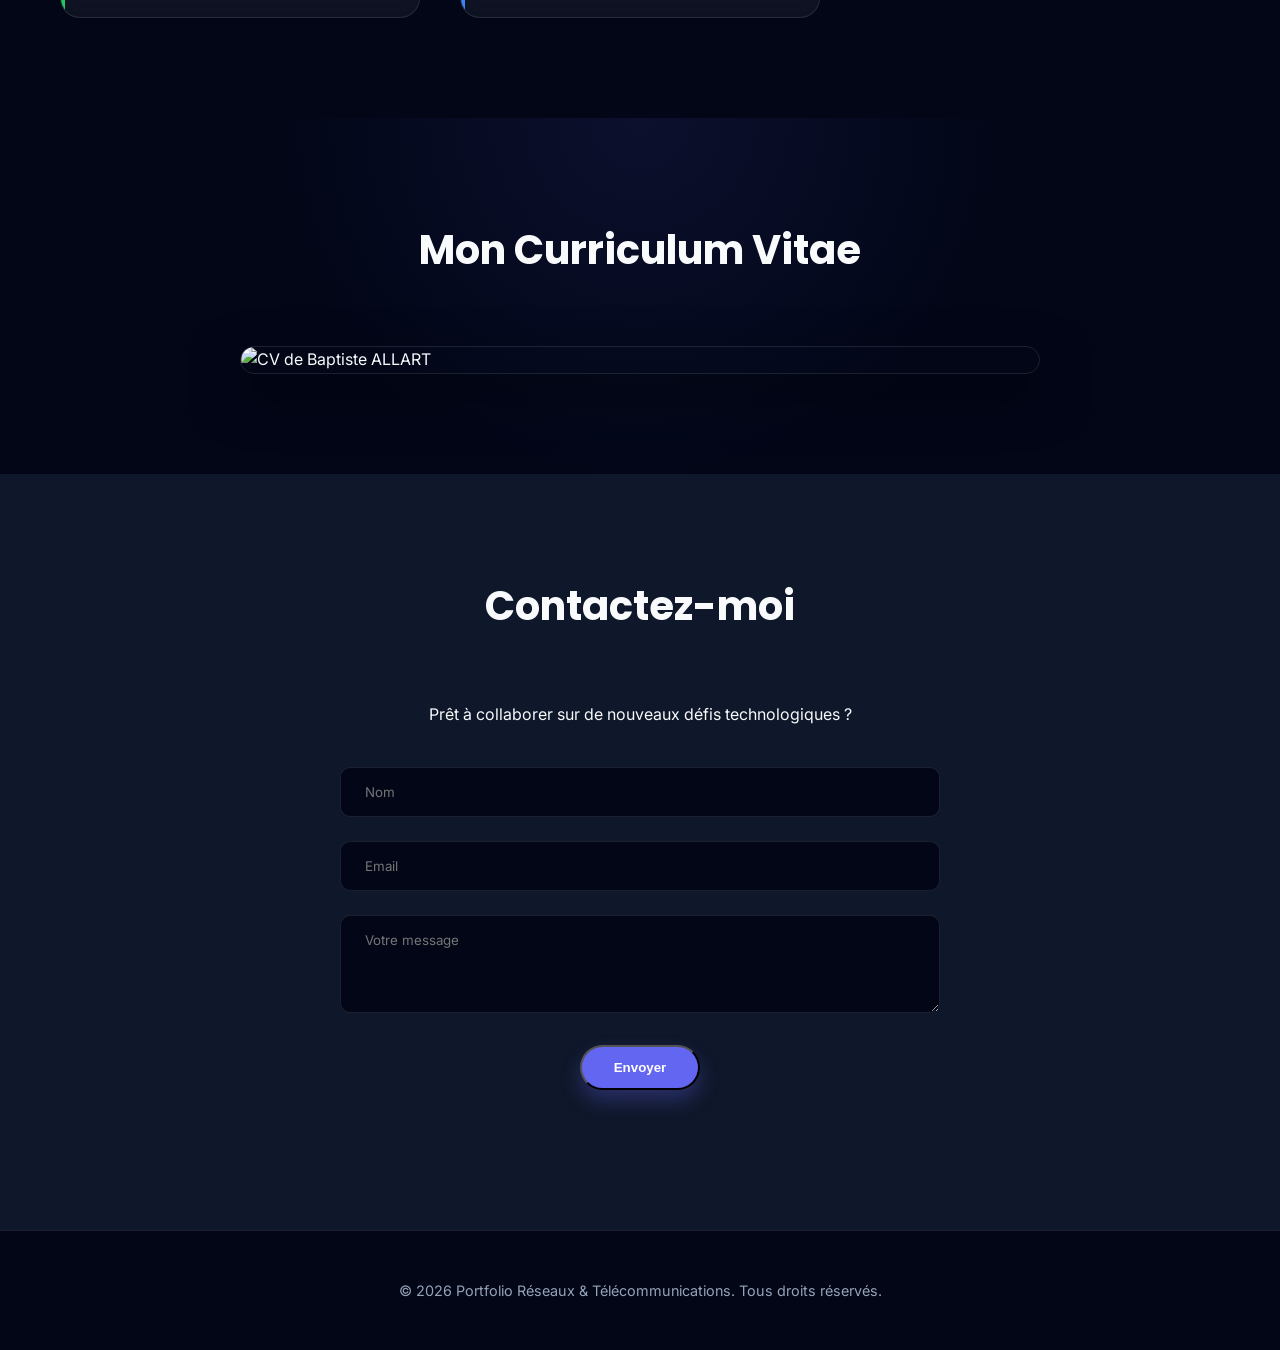
==== commit f6ce228e: "Update CV image source path in index.html" ====
--- a/index.html
+++ b/index.html
@@ -241,7 +241,7 @@
                 <h2 class="section-title">Mon Curriculum Vitae</h2>
                 <div class="cv-container">
                     <div class="cv-display">
-                        <img src="./cv_baptiste_allart.png" alt="CV de Baptiste ALLART" id="cv-image">
+                        <img src="/Portfolio/cv_baptiste_allart.png" alt="CV de Baptiste ALLART" id="cv-image">
                     </div>
                 </div>
             </div>
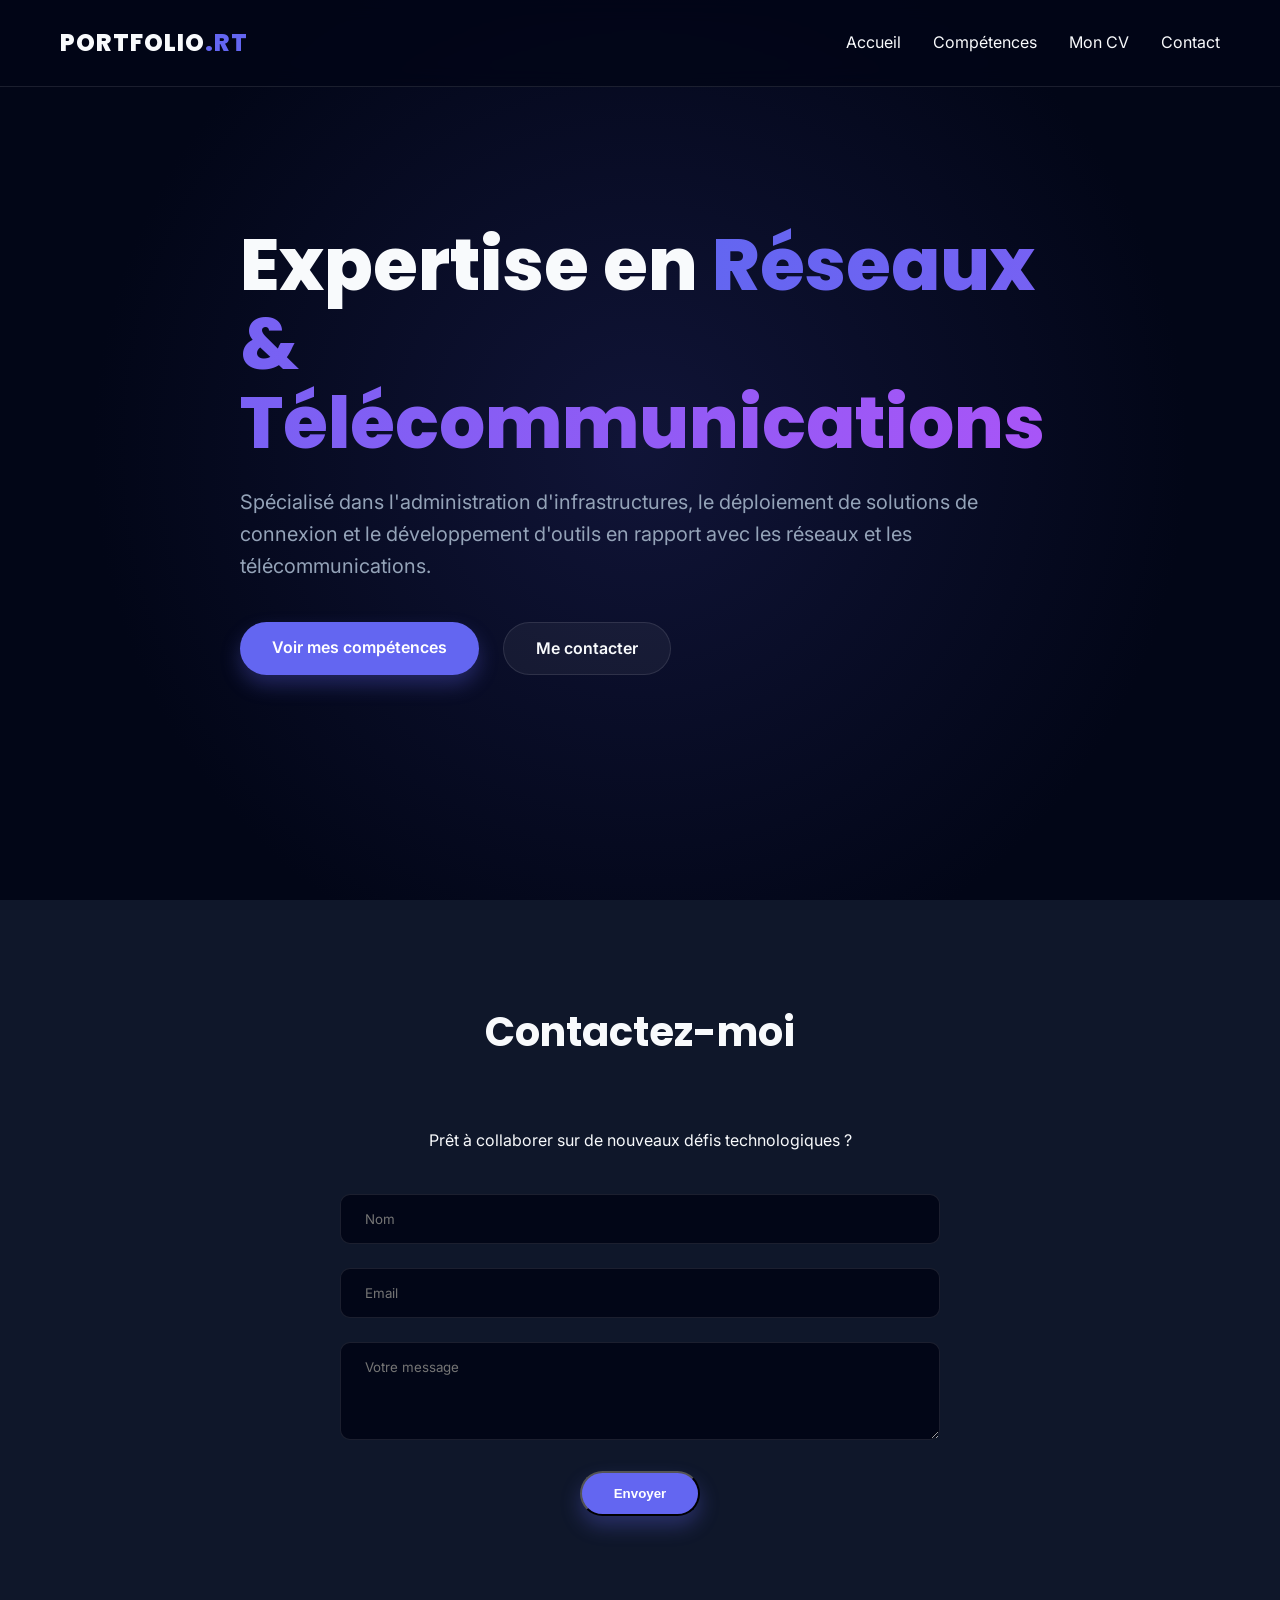
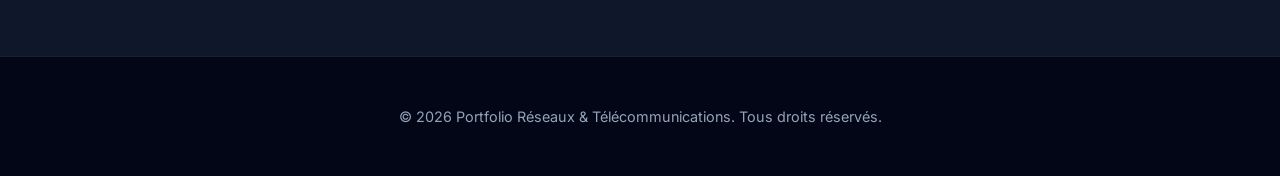
==== commit 77399c84: "Restructuration du portfolio: pages dédiées pour compétences et CV" ====
--- a/index.html
+++ b/index.html
@@ -20,9 +20,9 @@
         <div class="container">
             <a href="#" class="logo">PORTFOLIO<span>.RT</span></a>
             <ul class="nav-links">
-                <li><a href="#hero">Accueil</a></li>
-                <li><a href="#competences">Compétences</a></li>
-                <li><a href="#cv">Mon CV</a></li>
+                <li><a href="index.html">Accueil</a></li>
+                <li><a href="Competences.html">Compétences</a></li>
+                <li><a href="CV.html">Mon CV</a></li>
                 <li><a href="#contact">Contact</a></li>
             </ul>
         </div>
@@ -35,7 +35,7 @@
                 <p>Spécialisé dans l'administration d'infrastructures, le déploiement de solutions de connexion et le
                     développement d'outils en rapport avec les réseaux et les télécommunications.</p>
                 <div class="hero-btns">
-                    <a href="#competences" class="btn btn-primary">Voir mes compétences</a>
+                    <a href="Competences.html" class="btn btn-primary">Voir mes compétences</a>
                     <a href="#contact" class="btn btn-secondary">Me contacter</a>
                 </div>
             </div>
@@ -43,210 +43,6 @@
     </header>
 
     <main>
-        <section id="competences">
-            <div class="container">
-                <h2 class="section-title">Mes Compétences</h2>
-
-                <div class="skills-grid">
-                    <!-- Administrer -->
-                    <div class="skill-card color-red" id="skill-administrer">
-                        <div class="skill-header">
-                            <h3>Administrer</h3>
-                            <p class="subtitle">Administrer les réseaux et l'Internet</p>
-                        </div>
-                        <div class="skill-content">
-                            <div class="essential-comp">
-                                <h4>Compétences Essentielles</h4>
-                                <ul>
-                                    <li>CE1.01 | en choisissant les solutions et technologies réseaux adaptées</li>
-                                    <li>CE1.02 | en respectant les principes fondamentaux de la sécurité informatique
-                                    </li>
-                                    <li>CE1.03 | en utilisant une approche rigoureuse pour la résolution des
-                                        dysfonctionnements</li>
-                                    <li>CE1.04 | en respectant les règles métiers</li>
-                                    <li>CE1.05 | en assurant une veille technologique</li>
-                                </ul>
-                            </div>
-                            <div class="prof-situations">
-                                <h4>Situations Professionnelles</h4>
-                                <p>Conception, installation et administration d'infrastructures et services réseaux
-                                    d'entreprise.</p>
-                            </div>
-                            <div class="skill-levels">
-                                <div class="level-box">
-                                    <span class="lvl-label">Niveau 1</span>
-                                    <p>Assister l'administrateur du réseau</p>
-                                </div>
-                                <div class="level-box">
-                                    <span class="lvl-label">Niveau 2</span>
-                                    <p>Administrer un réseau</p>
-                                </div>
-                                <div class="level-box">
-                                    <span class="lvl-label">Niveau 3</span>
-                                    <p>Concevoir un réseau</p>
-                                </div>
-                            </div>
-                        </div>
-                    </div>
-
-                    <!-- Connecter -->
-                    <div class="skill-card color-orange" id="skill-connecter">
-                        <div class="skill-header">
-                            <h3>Connecter</h3>
-                            <p class="subtitle">Connecter les entreprises et les usagers</p>
-                        </div>
-                        <div class="skill-content">
-                            <div class="essential-comp">
-                                <h4>Compétences Essentielles</h4>
-                                <ul>
-                                    <li>CE2.01 | en communiquant avec le client et les acteurs, parfois en anglais</li>
-                                    <li>CE2.02 | en faisant preuve d'une démarche scientifique</li>
-                                    <li>CE2.03 | en choisissant les solutions et technologies adaptées</li>
-                                    <li>CE2.04 | en proposant des solutions respectueuses de l'environnement</li>
-                                </ul>
-                            </div>
-                            <div class="prof-situations">
-                                <h4>Situations Professionnelles</h4>
-                                <p>Déploiement des supports, systèmes de transmission et accès réseau (fixe, mobile,
-                                    sans fil).</p>
-                            </div>
-                            <div class="skill-levels">
-                                <div class="level-box">
-                                    <span class="lvl-label">Niveau 1</span>
-                                    <p>Découvrir les transmissions et la ToIP</p>
-                                </div>
-                                <div class="level-box">
-                                    <span class="lvl-label">Niveau 2</span>
-                                    <p>Maîtriser les composants de connexion</p>
-                                </div>
-                                <div class="level-box">
-                                    <span class="lvl-label">Niveau 3</span>
-                                    <p>Déployer une solution de connexion/ToIP</p>
-                                </div>
-                            </div>
-                        </div>
-                    </div>
-
-                    <!-- Programmer -->
-                    <div class="skill-card color-yellow" id="skill-programmer">
-                        <div class="skill-header">
-                            <h3>Programmer</h3>
-                            <p class="subtitle">Créer des outils et applications informatiques pour les R&T</p>
-                        </div>
-                        <div class="skill-content">
-                            <div class="essential-comp">
-                                <h4>Compétences Essentielles</h4>
-                                <ul>
-                                    <li>CE3.01 | en étant à l'écoute des besoins du client</li>
-                                    <li>CE3.02 | en documentant le travail réalisé</li>
-                                    <li>CE3.03 | en utilisant les outils numériques à bon escient</li>
-                                    <li>CE3.04 | en choisissant les outils de développement adaptés</li>
-                                    <li>CE3.05 | en intégrant les problématiques de sécurité</li>
-                                </ul>
-                            </div>
-                            <div class="prof-situations">
-                                <h4>Situations Professionnelles</h4>
-                                <p>Conception, déploiement et automatisation d'outils logiciels et systèmes
-                                    d'information.</p>
-                            </div>
-                            <div class="skill-levels">
-                                <div class="level-box">
-                                    <span class="lvl-label">Niveau 1</span>
-                                    <p>S'intégrer dans un service informatique</p>
-                                </div>
-                                <div class="level-box">
-                                    <span class="lvl-label">Niveau 2</span>
-                                    <p>Développer une application R&T</p>
-                                </div>
-                                <div class="level-box">
-                                    <span class="lvl-label">Niveau 3</span>
-                                    <p>Piloter un projet de développement R&T</p>
-                                </div>
-                            </div>
-                        </div>
-                    </div>
-
-                    <!-- Orchestrer -->
-                    <div class="skill-card color-green" id="skill-orchestrer">
-                        <div class="skill-header">
-                            <h3>Orchestrer</h3>
-                            <p class="subtitle">Coordonner des infrastructures modulaires</p>
-                        </div>
-                        <div class="skill-content">
-                            <div class="essential-comp">
-                                <h4>Compétences Essentielles</h4>
-                                <ul>
-                                    <li>CE4.01 | en respectant un cahier des charges</li>
-                                    <li>CE4.02 | en documentant le travail réalisé</li>
-                                    <li>CE4.03 | en intégrant les problématiques de sécurité</li>
-                                    <li>CE4.04 | en assurant une veille technologique</li>
-                                    <li>CE4.05 | en respectant les pratiques d'équipes et de production</li>
-                                </ul>
-                            </div>
-                            <div class="prof-situations">
-                                <h4>Situations Professionnelles</h4>
-                                <p>Industrialisation, maintenance CI/CD et administration de clusters de containers.</p>
-                            </div>
-                            <div class="skill-levels">
-                                <div class="level-box">
-                                    <span class="lvl-label">Niveau 1</span>
-                                    <p>Assister l'administrateur infrastructure et Cloud</p>
-                                </div>
-                                <div class="level-box">
-                                    <span class="lvl-label">Niveau 2</span>
-                                    <p>Administrer une infrastructure Cloud</p>
-                                </div>
-                            </div>
-                        </div>
-                    </div>
-
-                    <!-- Développer -->
-                    <div class="skill-card color-blue" id="skill-developper">
-                        <div class="skill-header">
-                            <h3>Développer</h3>
-                            <p class="subtitle">Accompagner le développement d'applications</p>
-                        </div>
-                        <div class="skill-content">
-                            <div class="essential-comp">
-                                <h4>Compétences Essentielles</h4>
-                                <ul>
-                                    <li>CE5.01 | en respectant un cahier des charges</li>
-                                    <li>CE5.02 | en documentant le travail réalisé</li>
-                                    <li>CE5.03 | en respectant les bonnes pratiques DevOps</li>
-                                    <li>CE5.04 | en visant l'amélioration continue</li>
-                                </ul>
-                            </div>
-                            <div class="prof-situations">
-                                <h4>Situations Professionnelles</h4>
-                                <p>Déploiement d'applications et intervention sur la chaîne DevOps/production.</p>
-                            </div>
-                            <div class="skill-levels">
-                                <div class="level-box">
-                                    <span class="lvl-label">Niveau 1</span>
-                                    <p>Développer pour le Cloud</p>
-                                </div>
-                                <div class="level-box">
-                                    <span class="lvl-label">Niveau 2</span>
-                                    <p>S'intégrer dans une équipe DevOps</p>
-                                </div>
-                            </div>
-                        </div>
-                    </div>
-                </div>
-            </div>
-        </section>
-
-        <section id="cv">
-            <div class="container">
-                <h2 class="section-title">Mon Curriculum Vitae</h2>
-                <div class="cv-container">
-                    <div class="cv-display">
-                        <img src="/Portfolio/cv_baptiste_allart.png" alt="CV de Baptiste ALLART" id="cv-image">
-                    </div>
-                </div>
-            </div>
-        </section>
-
         <section id="contact">
             <div class="container text-center">
                 <h2 class="section-title">Contactez-moi</h2>
